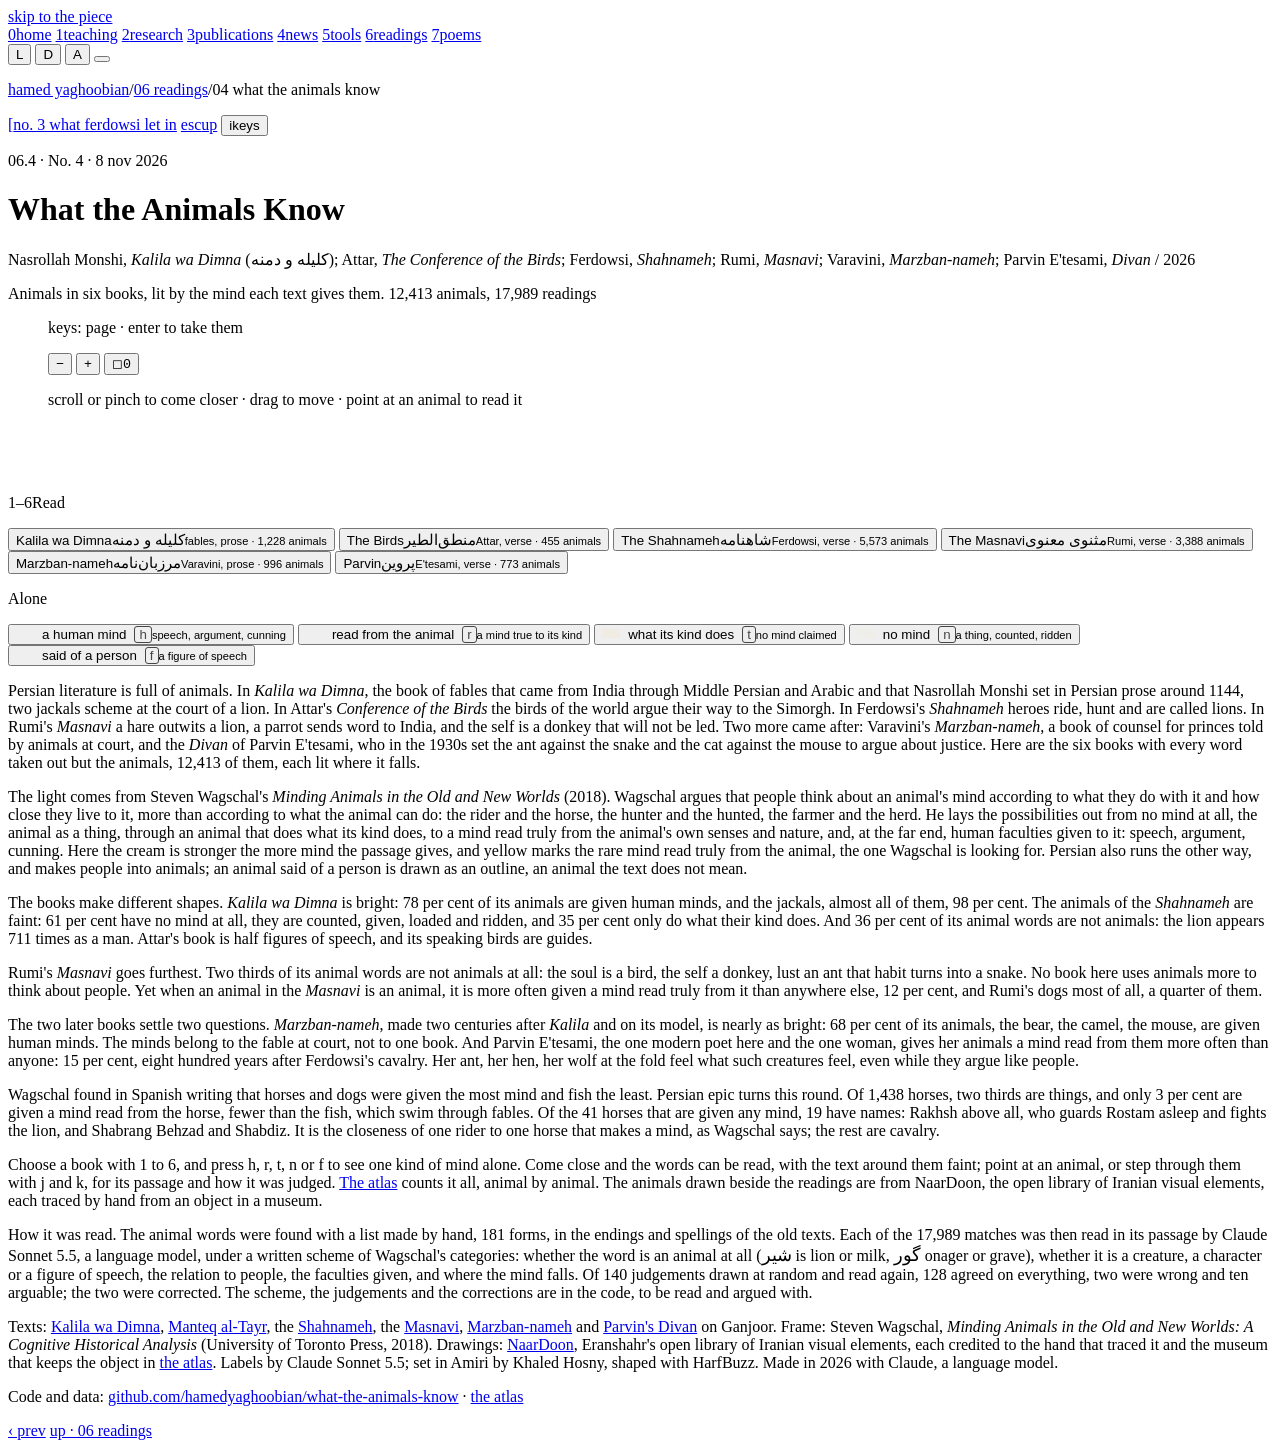
==== site/index.html @ 5b6a428a "What the Plants Know: plant lexicon, 6,115 mentions in six books, the ladder-of-souls scheme" ====
<!doctype html>
<html lang="en">
<head>
<meta charset="utf-8">
<meta name="viewport" content="width=device-width, initial-scale=1">
<title>What the Animals Know · Readings, Otherwise</title>
<meta name="description" content="Kalila wa Dimna, the Conference of the Birds, the Shahnameh, the Masnavi, Marzban-nameh and Parvin's Divan with every word taken out but the animals, each lit by how much mind the text gives it.">
<script>
  // First paint in the site's theme: the knob's last position (light · dark · auto), as the site keeps it.
  (function () {
    var s; try { s = localStorage.getItem("theme"); } catch (e) {}
    var m = (s === "light" || s === "dark") ? s : "system";
    var d = m === "dark" || (m === "system" && matchMedia("(prefers-color-scheme: dark)").matches);
    document.documentElement.setAttribute("data-theme", d ? "dark" : "light");
  })();
  window.FP = window.FP || { _q: [], add: function (k) { this._q.push(k); } };
</script>
<link rel="preconnect" href="https://fonts.googleapis.com">
<link rel="preconnect" href="https://fonts.gstatic.com" crossorigin>
<link href="https://fonts.googleapis.com/css2?family=Libre+Franklin:ital,wght@0,400;0,500;0,600;0,800;1,400&family=JetBrains+Mono:wght@400;500&family=Newsreader:ital,opsz,wght@0,6..72,400;0,6..72,500;1,6..72,400&family=IBM+Plex+Sans+Arabic:wght@400;600&display=swap" rel="stylesheet">
<link rel="stylesheet" href="/assets/main.css?v=fp6">
<link rel="stylesheet" href="animals.css?v=7">
<link rel="icon" type="image/svg+xml" href="/assets/images/favicon.svg?v=key2">
<link rel="icon" type="image/png" sizes="192x192" href="/assets/images/favicon-light.png?v=key2" media="(prefers-color-scheme: light)">
<link rel="icon" type="image/png" sizes="192x192" href="/assets/images/favicon-dark.png?v=key2" media="(prefers-color-scheme: dark)">
<script src="/assets/js/faceplate.js?v=fp4" defer></script>
</head>
<body class="fp fp-depth-2 fp-sec-6 ro-piece ro-animals">
<a class="fp-skip" href="#frame">skip to the piece</a>

<header class="fp-plate ro-plate" role="banner">
  <div class="fp-plate__row">
    <nav class="fp-strip" aria-label="Sections">
      <a class="fp-key" href="/" data-key="0"><span class="fp-key__n">0</span><span class="fp-key__t">home</span></a>
      <a class="fp-key" href="/pedagogy/" data-key="1"><span class="fp-key__n">1</span><span class="fp-key__t">teaching</span></a>
      <a class="fp-key" href="/student-research/" data-key="2"><span class="fp-key__n">2</span><span class="fp-key__t">research</span></a>
      <a class="fp-key" href="/publications/" data-key="3"><span class="fp-key__n">3</span><span class="fp-key__t">publications</span></a>
      <a class="fp-key" href="/news/" data-key="4"><span class="fp-key__n">4</span><span class="fp-key__t">news</span></a>
      <a class="fp-key" href="/tools/" data-key="5"><span class="fp-key__n">5</span><span class="fp-key__t">tools</span></a>
      <a class="fp-key is-down" href="/readings-otherwise/" data-key="6" aria-current="true"><span class="fp-key__n">6</span><span class="fp-key__t">readings</span></a>
      <a class="fp-key" href="/poems/" data-key="7"><span class="fp-key__n">7</span><span class="fp-key__t">poems</span></a>
    </nav>
    <div class="fp-knob" role="group" aria-label="Theme">
      <span class="fp-knob__marks">
        <button type="button" data-theme-set="light" title="Light">L</button>
        <button type="button" data-theme-set="dark" title="Dark">D</button>
        <button type="button" data-theme-set="system" title="Auto: follow the system">A</button>
      </span>
      <button type="button" class="fp-knob__dial" aria-label="Turn the theme knob (\)" title="Theme · \"></button>
    </div>
  </div>
  <div class="fp-crumb">
    <p class="fp-crumb__path">
      <a href="/">hamed yaghoobian</a><span class="fp-crumb__sep">/</span><a href="../"><span class="fp-crumb__n">06</span> readings</a><span class="fp-crumb__sep">/</span><span class="fp-crumb__here" aria-current="page"><span class="fp-crumb__n">04</span> what the animals know</span>
    </p>
    <p class="fp-crumb__keys">
      <a class="fp-crumb__sib" rel="prev" href="../what-ferdowsi-let-in/" title="No. 3 · What Ferdowsi Let In"><span class="fp-k">[</span>no. 3 what ferdowsi let in</a>
      <a class="fp-crumb__up" rel="up" href="../"><span class="fp-k">esc</span>up</a>
      <button type="button" class="fp-crumb__help" data-fp-help><span class="fp-k">i</span>keys</button>
    </p>
  </div>
</header>

<main class="fp-main ro-main" id="content" aria-label="What the Animals Know">
  <header class="ro-head">
    <p class="ro-head__n">06.4 · No. 4 · <time datetime="2026-11-08">8 nov 2026</time> <span class="fp-live" aria-label="newest"></span></p>
    <h1>What the Animals Know</h1>
    <div class="ro-head__lines">
      <p class="meta">Nasrollah Monshi, <em>Kalila wa Dimna</em> (<span lang="fa">کلیله و دمنه</span>); Attar, <em>The Conference of the Birds</em>; Ferdowsi, <em>Shahnameh</em>; Rumi, <em>Masnavi</em>; Varavini, <em>Marzban-nameh</em>; Parvin E'tesami, <em>Divan</em> / 2026</p>
      <p class="meta">Animals in six books, lit by the mind each text gives them. 12,413 animals, 17,989 readings</p>
    </div>
  </header>

  <div class="ro-stage">
    <figure class="ro-frame frame" id="frame" tabindex="0" data-fp-own-keys aria-label="The book. Focus it and the keys work the piece; press Esc to give them back.">
      <canvas id="ghost" aria-hidden="true"></canvas>
      <canvas id="words" aria-label="A book of Persian literature with only its animals lit, each by how much mind the text gives it."></canvas>
      <p class="ro-owner" aria-hidden="true">keys: page · enter to take them</p>
      <div class="ro-caps controls">
        <button type="button" class="ro-cap" id="zoom-out" data-ro-key="- _ −" title="Zoom out (−)" aria-label="Zoom out"><kbd>−</kbd></button>
        <button type="button" class="ro-cap" id="zoom-in" data-ro-key="+ =" title="Zoom in (+)" aria-label="Zoom in"><kbd>+</kbd></button>
        <button type="button" class="ro-cap" id="reset" data-ro-key="0" title="See the whole book (0)" aria-label="See the whole book">◻<kbd>0</kbd></button>
      </div>
      <i class="sel-rule" id="sel-rule" hidden></i>
      <p class="ro-hint hint" id="hint">scroll or pinch to come closer · drag to move · point at an animal to read it</p>
      <aside class="ro-panel ro-verse ro-read" id="panel" aria-live="polite">
        <p class="where" id="where" dir="rtl" lang="fa"></p>
        <div class="rd">
          <div class="lines" id="couplet" dir="rtl" lang="fa"></div>
          <div class="card" id="card"></div>
        </div>
      </aside>
    </figure>

    <div class="ro-controls" role="group" aria-label="The book">
      <p class="ro-controls__lbl"><span class="fp-k">1</span>–<span class="fp-k">6</span>Read</p>
      <button type="button" class="ro-key" data-book="kalila" data-ro-key="1" aria-pressed="false"><span>Kalila wa Dimna<span lang="fa">کلیله و دمنه</span></span><small>fables, prose · 1,228 animals</small></button>
      <button type="button" class="ro-key" data-book="attar" data-ro-key="2" aria-pressed="false"><span>The Birds<span lang="fa">منطق‌الطیر</span></span><small>Attar, verse · 455 animals</small></button>
      <button type="button" class="ro-key" data-book="shahnameh" data-ro-key="3" aria-pressed="false"><span>The Shahnameh<span lang="fa">شاهنامه</span></span><small>Ferdowsi, verse · 5,573 animals</small></button>
      <button type="button" class="ro-key" data-book="masnavi" data-ro-key="4" aria-pressed="false"><span>The Masnavi<span lang="fa">مثنوی معنوی</span></span><small>Rumi, verse · 3,388 animals</small></button>
      <button type="button" class="ro-key" data-book="marzban" data-ro-key="5" aria-pressed="false"><span>Marzban-nameh<span lang="fa">مرزبان‌نامه</span></span><small>Varavini, prose · 996 animals</small></button>
      <button type="button" class="ro-key" data-book="parvin" data-ro-key="6" aria-pressed="false"><span>Parvin<span lang="fa">پروین</span></span><small>E'tesami, verse · 773 animals</small></button>
    </div>
    <div class="ro-controls ro-lights" role="group" aria-label="One kind of mind alone">
      <p class="ro-controls__lbl">Alone</p>
      <button type="button" class="ro-key" data-class="4" data-ro-key="h" aria-pressed="false"><span><i class="sw k4"></i>a human mind<kbd>h</kbd></span><small>speech, argument, cunning</small></button>
      <button type="button" class="ro-key" data-class="3" data-ro-key="r" aria-pressed="false"><span><i class="sw k3"></i>read from the animal<kbd>r</kbd></span><small>a mind true to its kind</small></button>
      <button type="button" class="ro-key" data-class="2" data-ro-key="t" aria-pressed="false"><span><i class="sw k2"></i>what its kind does<kbd>t</kbd></span><small>no mind claimed</small></button>
      <button type="button" class="ro-key" data-class="1" data-ro-key="n" aria-pressed="false"><span><i class="sw k1"></i>no mind<kbd>n</kbd></span><small>a thing, counted, ridden</small></button>
      <button type="button" class="ro-key" data-class="5" data-ro-key="f" aria-pressed="false"><span><i class="sw k5"></i>said of a person<kbd>f</kbd></span><small>a figure of speech</small></button>
    </div>
  </div>

  <section class="ro-label label" aria-label="Wall label">
    <div class="text">
      <p>Persian literature is full of animals. In <em>Kalila wa Dimna</em>, the book of fables that came from India through Middle Persian and Arabic and that Nasrollah Monshi set in Persian prose around 1144, two jackals scheme at the court of a lion. In Attar's <em>Conference of the Birds</em> the birds of the world argue their way to the Simorgh. In Ferdowsi's <em>Shahnameh</em> heroes ride, hunt and are called lions. In Rumi's <em>Masnavi</em> a hare outwits a lion, a parrot sends word to India, and the self is a donkey that will not be led. Two more came after: Varavini's <em>Marzban-nameh</em>, a book of counsel for princes told by animals at court, and the <em>Divan</em> of Parvin E'tesami, who in the 1930s set the ant against the snake and the cat against the mouse to argue about justice. Here are the six books with every word taken out but the animals, 12,413 of them, each lit where it falls.</p>
      <p>The light comes from Steven Wagschal's <em>Minding Animals in the Old and New Worlds</em> (2018). Wagschal argues that people think about an animal's mind according to what they do with it and how close they live to it, more than according to what the animal can do: the rider and the horse, the hunter and the hunted, the farmer and the herd. He lays the possibilities out from no mind at all, the animal as a thing, through an animal that does what its kind does, to a mind read truly from the animal's own senses and nature, and, at the far end, human faculties given to it: speech, argument, cunning. Here the cream is stronger the more mind the passage gives, and yellow marks the rare mind read truly from the animal, the one Wagschal is looking for. Persian also runs the other way, and makes people into animals; an animal said of a person is drawn as an outline, an animal the text does not mean.</p>
      <p>The books make different shapes. <em>Kalila wa Dimna</em> is bright: 78 per cent of its animals are given human minds, and the jackals, almost all of them, 98 per cent. The animals of the <em>Shahnameh</em> are faint: 61 per cent have no mind at all, they are counted, given, loaded and ridden, and 35 per cent only do what their kind does. And 36 per cent of its animal words are not animals: the lion appears 711 times as a man. Attar's book is half figures of speech, and its speaking birds are guides.</p>
      <p>Rumi's <em>Masnavi</em> goes furthest. Two thirds of its animal words are not animals at all: the soul is a bird, the self a donkey, lust an ant that habit turns into a snake. No book here uses animals more to think about people. Yet when an animal in the <em>Masnavi</em> is an animal, it is more often given a mind read truly from it than anywhere else, 12 per cent, and Rumi's dogs most of all, a quarter of them.</p>
      <p>The two later books settle two questions. <em>Marzban-nameh</em>, made two centuries after <em>Kalila</em> and on its model, is nearly as bright: 68 per cent of its animals, the bear, the camel, the mouse, are given human minds. The minds belong to the fable at court, not to one book. And Parvin E'tesami, the one modern poet here and the one woman, gives her animals a mind read from them more often than anyone: 15 per cent, eight hundred years after Ferdowsi's cavalry. Her ant, her hen, her wolf at the fold feel what such creatures feel, even while they argue like people.</p>
      <p>Wagschal found in Spanish writing that horses and dogs were given the most mind and fish the least. Persian epic turns this round. Of 1,438 horses, two thirds are things, and only 3 per cent are given a mind read from the horse, fewer than the fish, which swim through fables. Of the 41 horses that are given any mind, 19 have names: Rakhsh above all, who guards Rostam asleep and fights the lion, and Shabrang Behzad and Shabdiz. It is the closeness of one rider to one horse that makes a mind, as Wagschal says; the rest are cavalry.</p>
      <p>Choose a book with 1 to 6, and press h, r, t, n or f to see one kind of mind alone. Come close and the words can be read, with the text around them faint; point at an animal, or step through them with j and k, for its passage and how it was judged. <a href="atlas/">The atlas</a> counts it all, animal by animal. The animals drawn beside the readings are from NaarDoon, the open library of Iranian visual elements, each traced by hand from an object in a museum.</p>
      <p>How it was read. The animal words were found with a list made by hand, 181 forms, in the endings and spellings of the old texts. Each of the 17,989 matches was then read in its passage by Claude Sonnet 5.5, a language model, under a written scheme of Wagschal's categories: whether the word is an animal at all (<span lang="fa">شیر</span> is lion or milk, <span lang="fa">گور</span> onager or grave), whether it is a creature, a character or a figure of speech, the relation to people, the faculties given, and where the mind falls. Of 140 judgements drawn at random and read again, 128 agreed on everything, two were wrong and ten arguable; the two were corrected. The scheme, the judgements and the corrections are in the code, to be read and argued with.</p>
    </div>

    <p class="colophon">Texts: <a href="https://ganjoor.net/monshi/kelile-demni">Kalila wa Dimna</a>, <a href="https://ganjoor.net/attar/manteghotteyr">Manteq al-Tayr</a>, the <a href="https://ganjoor.net/ferdousi/shahname">Shahnameh</a>, the <a href="https://ganjoor.net/moulavi/masnavi">Masnavi</a>, <a href="https://ganjoor.net/varavini/marzbanname">Marzban-nameh</a> and <a href="https://ganjoor.net/parvin/divanp">Parvin's Divan</a> on Ganjoor. Frame: Steven Wagschal, <em>Minding Animals in the Old and New Worlds: A Cognitive Historical Analysis</em> (University of Toronto Press, 2018). Drawings: <a href="https://library.eranshahr.com">NaarDoon</a>, Eranshahr's open library of Iranian visual elements, each credited to the hand that traced it and the museum that keeps the object in <a href="atlas/#drawings">the atlas</a>. Labels by Claude Sonnet 5.5; set in Amiri by Khaled Hosny, shaped with HarfBuzz. Made in 2026 with Claude, a language model.</p>
    <p class="colophon">Code and data: <a href="https://github.com/hamedyaghoobian/what-the-animals-know">github.com/hamedyaghoobian/what-the-animals-know</a> · <a href="atlas/">the atlas</a></p>
  </section>
</main>

<nav class="fp-thumb" aria-label="Move">
  <a href="../what-ferdowsi-let-in/" rel="prev">‹ prev</a>
  <a href="../" rel="up">up · 06 readings</a>
  <span></span>
</nav>

<p class="ro-keys" id="ro-keys" aria-hidden="true"></p>

<div class="fp-help" id="fp-help" role="dialog" aria-modal="true" aria-labelledby="fp-help-t" hidden>
  <div class="fp-help__box">
    <div class="fp-help__head"><h2 id="fp-help-t">keys on this page</h2><button type="button" data-fp-help-close aria-label="Close"><span class="fp-k">esc</span></button></div>
    <div class="fp-help__body"></div>
    <p class="fp-help__note">Keys never fire while you type. When the piece has focus, its own keys come first; esc gives them back.</p>
  </div>
</div>

<noscript><p class="fallback">This piece needs JavaScript.</p></noscript>

<script src="../piece.js?v=5"></script>
<script src="animals.js?v=6"></script>
</body>
</html>
---- site/animals.css ----
/* What the Animals Know: only what this piece draws. The plate, the frame, the keycaps, the key
   strip and the wall label are the site's (/assets/main.css, _readings.scss). In the frame the
   field is cobalt and the animals are cream, stronger the more mind the text gives them; yellow
   is the rare mind read truly from the animal, and your hand (the animal you are on). An animal
   said of a person is an outline. */

@font-face {
  font-family: "Hand";
  src: url("data/hand.woff2") format("woff2");
  font-display: block;
}

.ro-label [lang="fa"], .ro-panel .where[lang="fa"] { font-family: "Hand", var(--serif); unicode-bidi: isolate; }
.ro-label [lang="fa"] { font-size: 1.15em; }

#ghost, #words { position: absolute; inset: 0; display: block; width: 100%; height: 100%; }
#words { cursor: crosshair; }
#words.dragging { cursor: grabbing; }

/* ---- the passage under the pointer, or under j / k: the site's verse form ---- */
.ro-panel { --ro-hand: "Hand"; }
.ro-panel .lines .line b.k1 { color: var(--ro-mark-soft); }
.ro-panel .lines .line b.k3 { color: var(--yellow); }
.ro-panel .lines .line b.k5 { color: var(--ro-mark-soft); text-decoration: underline 1px; text-underline-offset: .3em; }
.ro-panel .gloss { display: inline-flex; align-items: center; gap: .55em; font: 400 .72rem/1.3 var(--mono); color: var(--ro-mark); }
.ro-panel .gloss:empty { display: none; }
.ro-panel .gloss b { font: 600 .95rem/1 var(--sans); }
.ro-panel .gloss em { font-style: normal; color: var(--ro-mark-soft); }
.ro-panel .gloss .y { color: var(--yellow); }
.ro-panel .count [lang="fa"] { font: 400 1rem/1 "Hand", serif; color: var(--ro-mark-soft); }

/* a NaarDoon drawing, as one ink: its own shape filled with the frame's cream */
.sil {
  display: inline-block; flex: none; width: 2.6rem; height: 1.9rem;
  background: currentColor;
  -webkit-mask: var(--m) center / contain no-repeat; mask: var(--m) center / contain no-repeat;
}
.ro-panel .gloss .sil { color: var(--ro-mark); }

/* the animal j / k is on: your hand, a yellow rule under it */
.sel-rule {
  position: absolute; left: 0; top: 0; z-index: 1;
  height: 2px; background: var(--yellow); border-radius: 1px;
  pointer-events: none;
}

/* the keys under the frame: each book, and each kind of mind with the mark it is drawn in */
.ro-animals .ro-key [lang="fa"] { font-family: "Hand", var(--fa); font-size: 1.1em; }
.ro-lights .ro-key { flex-basis: 150px; }
.sw {
  display: inline-block; width: 18px; height: 9px; margin-right: 8px; vertical-align: .05em;
  border-radius: 1px; background: var(--cobalt-deep);
  box-shadow: inset 0 0 0 1px var(--cobalt-deep);
}
.sw::after { content: ""; display: block; height: 100%; border-radius: 1px; }
.sw.k4::after { background: var(--cream); }
.sw.k3::after { background: var(--yellow); }
.sw.k2::after { background: rgba(242, 235, 218, .58); }
.sw.k1::after { background: rgba(242, 235, 218, .3); }
.sw.k5::after { box-shadow: inset 0 0 0 1.5px var(--cream); margin: 1px; height: calc(100% - 2px); }
:root[data-theme="dark"] .sw { background: var(--cobalt-night); box-shadow: inset 0 0 0 1px var(--rule-strong); }

.fallback { position: absolute; inset: 0; display: grid; place-items: center; margin: 0; font: 400 .8rem/1.5 var(--mono); color: var(--ro-mark); }
main > .fallback, body > .fallback { position: static; }

/* ---- the readout, redesigned: the passage on the right, a card on the left ---- */
.ro-panel.ro-read { padding-top: 2.2rem; }
.ro-panel.ro-read > .where { width: min(100%, 54rem); text-align: right; }
.ro-read .rd {
  width: min(100%, 54rem); margin: 0 auto;
  display: grid; grid-template-columns: minmax(0, 1fr) 14.5rem; gap: 22px; align-items: start;
  direction: rtl;                                   /* the passage first, on the right; the card on the left */
}
.ro-read .rd > * { direction: ltr; }
.ro-read .lines { width: auto; margin: 0; direction: rtl; }
.ro-read .lines .line .t { line-height: 1.75; }
.ro-read .lines u { text-decoration: underline dotted 1.5px; text-underline-offset: .35em; text-decoration-color: var(--ro-mark-soft); color: var(--ro-mark); }
.ro-read .lines b.this { box-shadow: inset 0 -2px 0 var(--yellow); }

.ro-read .card { padding: 2px 0 0 14px; border-left: 1px solid var(--ro-mark-rule); text-align: left; }
.ro-read .card__h { display: flex; align-items: center; gap: 12px; margin-bottom: 8px; }
.ro-read .card__h p { margin: 0; display: flex; flex-direction: column; }
.ro-read .card__h b { font: 800 1.35rem/1.05 var(--sans); letter-spacing: -.02em; text-transform: lowercase; color: var(--ro-mark); }
.ro-read .card__h small { font: 400 .62rem/1.4 var(--mono); color: var(--ro-mark-soft); margin-top: 3px; }
.ro-read .card .sil { width: 3.4rem; height: 2.6rem; color: var(--ro-mark); }
.ro-read .card .sil.none {                          /* no drawing for this animal: its initial, on a plate */
  -webkit-mask: none; mask: none; background: none; display: grid; place-items: center;
  border: 1px solid var(--ro-mark-rule); border-radius: 4px; width: 2.6rem;
  font: 800 1.2rem/1 var(--sans); text-transform: lowercase; color: var(--ro-mark-soft);
}
.ro-read .card dl { display: grid; grid-template-columns: 4.4rem minmax(0, 1fr); gap: 0; margin: 0; font: 400 .7rem/1.45 var(--mono); }
.ro-read .card dt, .ro-read .card dd { margin: 0; padding: 4px 0; border-top: 1px solid var(--ro-mark-rule); }
.ro-read .card dt { color: var(--ro-mark-soft); }
.ro-read .card dd { color: var(--ro-mark); }
.ro-read .card .sw { width: 14px; height: 7px; margin-right: 6px; vertical-align: .05em; box-shadow: inset 0 0 0 1px var(--ro-mark-rule); }

@media (max-width: 720px) {
  .ro-read .rd { grid-template-columns: 1fr; gap: 10px; }
  .ro-read .card { border-left: 0; padding-left: 0; }
  .ro-read .card dl { grid-template-columns: 4.4rem 1fr; }
}
.ro-read .lines .line .n { display: none; }          /* the card says it; a lone number beside the passage only distracts */
.ro-animals .ro-stage > .ro-controls:first-of-type .ro-key { flex-basis: 118px; }
.ro-animals .ro-key kbd { margin-left: 8px; padding: 0 4px; border: 1px solid currentColor; border-radius: 3px; font: 500 .62rem/1.3 var(--mono); opacity: .7; }
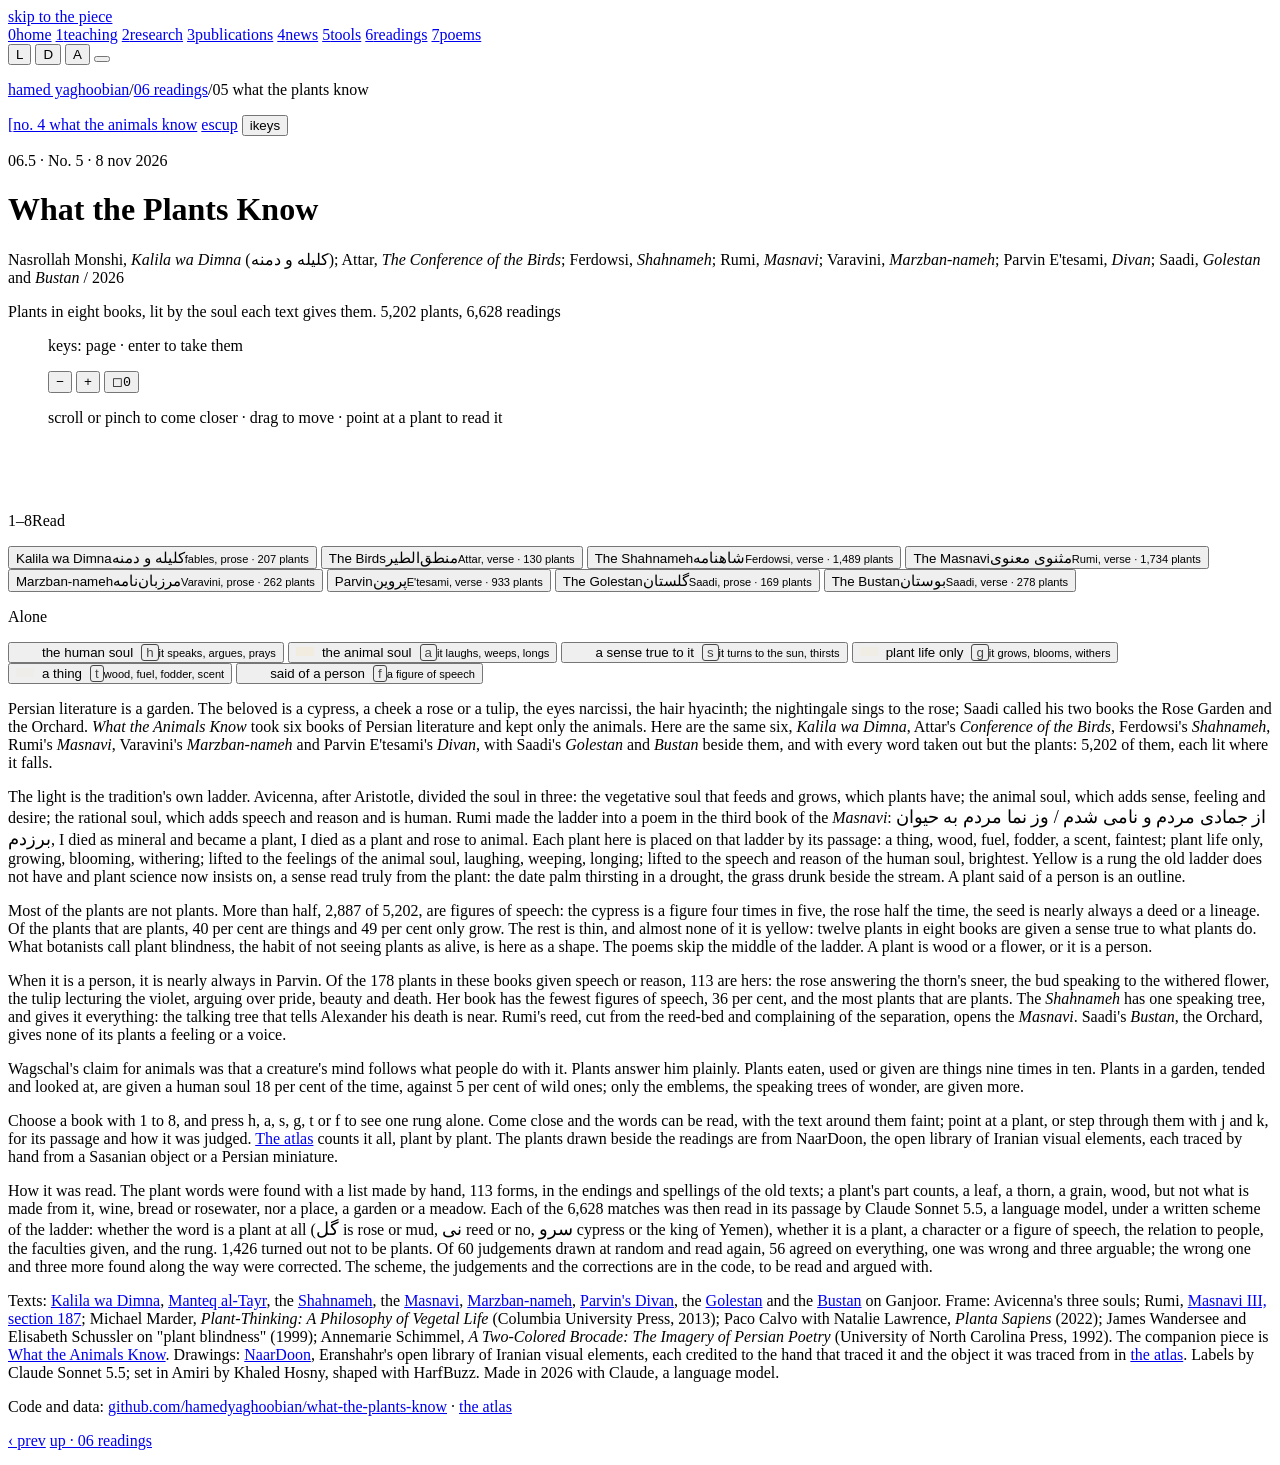
==== commit 470d0628: "No. 5 labelled: Saadi's Golestan and Bustan added, 6,628 plant mentions judged by Sonnet, hand check" ====
--- a/site/index.html
+++ b/site/index.html
@@ -3,8 +3,8 @@
 <head>
 <meta charset="utf-8">
 <meta name="viewport" content="width=device-width, initial-scale=1">
-<title>What the Animals Know · Readings, Otherwise</title>
-<meta name="description" content="Kalila wa Dimna, the Conference of the Birds, the Shahnameh, the Masnavi, Marzban-nameh and Parvin's Divan with every word taken out but the animals, each lit by how much mind the text gives it.">
+<title>What the Plants Know · Readings, Otherwise</title>
+<meta name="description" content="Eight books of Persian literature with every word taken out but the plants, each lit by how high up the ladder of souls the text lifts it.">
 <script>
   // First paint in the site's theme: the knob's last position (light · dark · auto), as the site keeps it.
   (function () {
@@ -19,13 +19,13 @@
 <link rel="preconnect" href="https://fonts.gstatic.com" crossorigin>
 <link href="https://fonts.googleapis.com/css2?family=Libre+Franklin:ital,wght@0,400;0,500;0,600;0,800;1,400&family=JetBrains+Mono:wght@400;500&family=Newsreader:ital,opsz,wght@0,6..72,400;0,6..72,500;1,6..72,400&family=IBM+Plex+Sans+Arabic:wght@400;600&display=swap" rel="stylesheet">
 <link rel="stylesheet" href="/assets/main.css?v=fp6">
-<link rel="stylesheet" href="animals.css?v=7">
+<link rel="stylesheet" href="plants.css?v=2">
 <link rel="icon" type="image/svg+xml" href="/assets/images/favicon.svg?v=key2">
 <link rel="icon" type="image/png" sizes="192x192" href="/assets/images/favicon-light.png?v=key2" media="(prefers-color-scheme: light)">
 <link rel="icon" type="image/png" sizes="192x192" href="/assets/images/favicon-dark.png?v=key2" media="(prefers-color-scheme: dark)">
 <script src="/assets/js/faceplate.js?v=fp4" defer></script>
 </head>
-<body class="fp fp-depth-2 fp-sec-6 ro-piece ro-animals">
+<body class="fp fp-depth-2 fp-sec-6 ro-piece ro-plants">
 <a class="fp-skip" href="#frame">skip to the piece</a>
 
 <header class="fp-plate ro-plate" role="banner">
@@ -51,30 +51,30 @@
   </div>
   <div class="fp-crumb">
     <p class="fp-crumb__path">
-      <a href="/">hamed yaghoobian</a><span class="fp-crumb__sep">/</span><a href="../"><span class="fp-crumb__n">06</span> readings</a><span class="fp-crumb__sep">/</span><span class="fp-crumb__here" aria-current="page"><span class="fp-crumb__n">04</span> what the animals know</span>
+      <a href="/">hamed yaghoobian</a><span class="fp-crumb__sep">/</span><a href="../"><span class="fp-crumb__n">06</span> readings</a><span class="fp-crumb__sep">/</span><span class="fp-crumb__here" aria-current="page"><span class="fp-crumb__n">05</span> what the plants know</span>
     </p>
     <p class="fp-crumb__keys">
-      <a class="fp-crumb__sib" rel="prev" href="../what-ferdowsi-let-in/" title="No. 3 · What Ferdowsi Let In"><span class="fp-k">[</span>no. 3 what ferdowsi let in</a>
+      <a class="fp-crumb__sib" rel="prev" href="../what-the-animals-know/" title="No. 4 · What the Animals Know"><span class="fp-k">[</span>no. 4 what the animals know</a>
       <a class="fp-crumb__up" rel="up" href="../"><span class="fp-k">esc</span>up</a>
       <button type="button" class="fp-crumb__help" data-fp-help><span class="fp-k">i</span>keys</button>
     </p>
   </div>
 </header>
 
-<main class="fp-main ro-main" id="content" aria-label="What the Animals Know">
+<main class="fp-main ro-main" id="content" aria-label="What the Plants Know">
   <header class="ro-head">
-    <p class="ro-head__n">06.4 · No. 4 · <time datetime="2026-11-08">8 nov 2026</time> <span class="fp-live" aria-label="newest"></span></p>
-    <h1>What the Animals Know</h1>
+    <p class="ro-head__n">06.5 · No. 5 · <time datetime="2026-11-08">8 nov 2026</time> <span class="fp-live" aria-label="newest"></span></p>
+    <h1>What the Plants Know</h1>
     <div class="ro-head__lines">
-      <p class="meta">Nasrollah Monshi, <em>Kalila wa Dimna</em> (<span lang="fa">کلیله و دمنه</span>); Attar, <em>The Conference of the Birds</em>; Ferdowsi, <em>Shahnameh</em>; Rumi, <em>Masnavi</em>; Varavini, <em>Marzban-nameh</em>; Parvin E'tesami, <em>Divan</em> / 2026</p>
-      <p class="meta">Animals in six books, lit by the mind each text gives them. 12,413 animals, 17,989 readings</p>
+      <p class="meta">Nasrollah Monshi, <em>Kalila wa Dimna</em> (<span lang="fa">کلیله و دمنه</span>); Attar, <em>The Conference of the Birds</em>; Ferdowsi, <em>Shahnameh</em>; Rumi, <em>Masnavi</em>; Varavini, <em>Marzban-nameh</em>; Parvin E'tesami, <em>Divan</em>; Saadi, <em>Golestan</em> and <em>Bustan</em> / 2026</p>
+      <p class="meta">Plants in eight books, lit by the soul each text gives them. 5,202 plants, 6,628 readings</p>
     </div>
   </header>
 
   <div class="ro-stage">
     <figure class="ro-frame frame" id="frame" tabindex="0" data-fp-own-keys aria-label="The book. Focus it and the keys work the piece; press Esc to give them back.">
       <canvas id="ghost" aria-hidden="true"></canvas>
-      <canvas id="words" aria-label="A book of Persian literature with only its animals lit, each by how much mind the text gives it."></canvas>
+      <canvas id="words" aria-label="A book of Persian literature with only its plants lit, each by how much of a soul the text gives it."></canvas>
       <p class="ro-owner" aria-hidden="true">keys: page · enter to take them</p>
       <div class="ro-caps controls">
         <button type="button" class="ro-cap" id="zoom-out" data-ro-key="- _ −" title="Zoom out (−)" aria-label="Zoom out"><kbd>−</kbd></button>
@@ -82,7 +82,7 @@
         <button type="button" class="ro-cap" id="reset" data-ro-key="0" title="See the whole book (0)" aria-label="See the whole book">◻<kbd>0</kbd></button>
       </div>
       <i class="sel-rule" id="sel-rule" hidden></i>
-      <p class="ro-hint hint" id="hint">scroll or pinch to come closer · drag to move · point at an animal to read it</p>
+      <p class="ro-hint hint" id="hint">scroll or pinch to come closer · drag to move · point at a plant to read it</p>
       <aside class="ro-panel ro-verse ro-read" id="panel" aria-live="polite">
         <p class="where" id="where" dir="rtl" lang="fa"></p>
         <div class="rd">
@@ -93,43 +93,45 @@
     </figure>
 
     <div class="ro-controls" role="group" aria-label="The book">
-      <p class="ro-controls__lbl"><span class="fp-k">1</span>–<span class="fp-k">6</span>Read</p>
-      <button type="button" class="ro-key" data-book="kalila" data-ro-key="1" aria-pressed="false"><span>Kalila wa Dimna<span lang="fa">کلیله و دمنه</span></span><small>fables, prose · 1,228 animals</small></button>
-      <button type="button" class="ro-key" data-book="attar" data-ro-key="2" aria-pressed="false"><span>The Birds<span lang="fa">منطق‌الطیر</span></span><small>Attar, verse · 455 animals</small></button>
-      <button type="button" class="ro-key" data-book="shahnameh" data-ro-key="3" aria-pressed="false"><span>The Shahnameh<span lang="fa">شاهنامه</span></span><small>Ferdowsi, verse · 5,573 animals</small></button>
-      <button type="button" class="ro-key" data-book="masnavi" data-ro-key="4" aria-pressed="false"><span>The Masnavi<span lang="fa">مثنوی معنوی</span></span><small>Rumi, verse · 3,388 animals</small></button>
-      <button type="button" class="ro-key" data-book="marzban" data-ro-key="5" aria-pressed="false"><span>Marzban-nameh<span lang="fa">مرزبان‌نامه</span></span><small>Varavini, prose · 996 animals</small></button>
-      <button type="button" class="ro-key" data-book="parvin" data-ro-key="6" aria-pressed="false"><span>Parvin<span lang="fa">پروین</span></span><small>E'tesami, verse · 773 animals</small></button>
+      <p class="ro-controls__lbl"><span class="fp-k">1</span>–<span class="fp-k">8</span>Read</p>
+      <button type="button" class="ro-key" data-book="kalila" data-ro-key="1" aria-pressed="false"><span>Kalila wa Dimna<span lang="fa">کلیله و دمنه</span></span><small>fables, prose · 207 plants</small></button>
+      <button type="button" class="ro-key" data-book="attar" data-ro-key="2" aria-pressed="false"><span>The Birds<span lang="fa">منطق‌الطیر</span></span><small>Attar, verse · 130 plants</small></button>
+      <button type="button" class="ro-key" data-book="shahnameh" data-ro-key="3" aria-pressed="false"><span>The Shahnameh<span lang="fa">شاهنامه</span></span><small>Ferdowsi, verse · 1,489 plants</small></button>
+      <button type="button" class="ro-key" data-book="masnavi" data-ro-key="4" aria-pressed="false"><span>The Masnavi<span lang="fa">مثنوی معنوی</span></span><small>Rumi, verse · 1,734 plants</small></button>
+      <button type="button" class="ro-key" data-book="marzban" data-ro-key="5" aria-pressed="false"><span>Marzban-nameh<span lang="fa">مرزبان‌نامه</span></span><small>Varavini, prose · 262 plants</small></button>
+      <button type="button" class="ro-key" data-book="parvin" data-ro-key="6" aria-pressed="false"><span>Parvin<span lang="fa">پروین</span></span><small>E'tesami, verse · 933 plants</small></button>
+      <button type="button" class="ro-key" data-book="golestan" data-ro-key="7" aria-pressed="false"><span>The Golestan<span lang="fa">گلستان</span></span><small>Saadi, prose · 169 plants</small></button>
+      <button type="button" class="ro-key" data-book="bustan" data-ro-key="8" aria-pressed="false"><span>The Bustan<span lang="fa">بوستان</span></span><small>Saadi, verse · 278 plants</small></button>
     </div>
-    <div class="ro-controls ro-lights" role="group" aria-label="One kind of mind alone">
+    <div class="ro-controls ro-lights" role="group" aria-label="One rung of the ladder alone">
       <p class="ro-controls__lbl">Alone</p>
-      <button type="button" class="ro-key" data-class="4" data-ro-key="h" aria-pressed="false"><span><i class="sw k4"></i>a human mind<kbd>h</kbd></span><small>speech, argument, cunning</small></button>
-      <button type="button" class="ro-key" data-class="3" data-ro-key="r" aria-pressed="false"><span><i class="sw k3"></i>read from the animal<kbd>r</kbd></span><small>a mind true to its kind</small></button>
-      <button type="button" class="ro-key" data-class="2" data-ro-key="t" aria-pressed="false"><span><i class="sw k2"></i>what its kind does<kbd>t</kbd></span><small>no mind claimed</small></button>
-      <button type="button" class="ro-key" data-class="1" data-ro-key="n" aria-pressed="false"><span><i class="sw k1"></i>no mind<kbd>n</kbd></span><small>a thing, counted, ridden</small></button>
-      <button type="button" class="ro-key" data-class="5" data-ro-key="f" aria-pressed="false"><span><i class="sw k5"></i>said of a person<kbd>f</kbd></span><small>a figure of speech</small></button>
+      <button type="button" class="ro-key" data-class="5" data-ro-key="h" aria-pressed="false"><span><i class="sw k5"></i>the human soul<kbd>h</kbd></span><small>it speaks, argues, prays</small></button>
+      <button type="button" class="ro-key" data-class="4" data-ro-key="a" aria-pressed="false"><span><i class="sw k4"></i>the animal soul<kbd>a</kbd></span><small>it laughs, weeps, longs</small></button>
+      <button type="button" class="ro-key" data-class="3" data-ro-key="s" aria-pressed="false"><span><i class="sw k3"></i>a sense true to it<kbd>s</kbd></span><small>it turns to the sun, thirsts</small></button>
+      <button type="button" class="ro-key" data-class="2" data-ro-key="g" aria-pressed="false"><span><i class="sw k2"></i>plant life only<kbd>g</kbd></span><small>it grows, blooms, withers</small></button>
+      <button type="button" class="ro-key" data-class="1" data-ro-key="t" aria-pressed="false"><span><i class="sw k1"></i>a thing<kbd>t</kbd></span><small>wood, fuel, fodder, scent</small></button>
+      <button type="button" class="ro-key" data-class="6" data-ro-key="f" aria-pressed="false"><span><i class="sw k6"></i>said of a person<kbd>f</kbd></span><small>a figure of speech</small></button>
     </div>
   </div>
 
   <section class="ro-label label" aria-label="Wall label">
     <div class="text">
-      <p>Persian literature is full of animals. In <em>Kalila wa Dimna</em>, the book of fables that came from India through Middle Persian and Arabic and that Nasrollah Monshi set in Persian prose around 1144, two jackals scheme at the court of a lion. In Attar's <em>Conference of the Birds</em> the birds of the world argue their way to the Simorgh. In Ferdowsi's <em>Shahnameh</em> heroes ride, hunt and are called lions. In Rumi's <em>Masnavi</em> a hare outwits a lion, a parrot sends word to India, and the self is a donkey that will not be led. Two more came after: Varavini's <em>Marzban-nameh</em>, a book of counsel for princes told by animals at court, and the <em>Divan</em> of Parvin E'tesami, who in the 1930s set the ant against the snake and the cat against the mouse to argue about justice. Here are the six books with every word taken out but the animals, 12,413 of them, each lit where it falls.</p>
-      <p>The light comes from Steven Wagschal's <em>Minding Animals in the Old and New Worlds</em> (2018). Wagschal argues that people think about an animal's mind according to what they do with it and how close they live to it, more than according to what the animal can do: the rider and the horse, the hunter and the hunted, the farmer and the herd. He lays the possibilities out from no mind at all, the animal as a thing, through an animal that does what its kind does, to a mind read truly from the animal's own senses and nature, and, at the far end, human faculties given to it: speech, argument, cunning. Here the cream is stronger the more mind the passage gives, and yellow marks the rare mind read truly from the animal, the one Wagschal is looking for. Persian also runs the other way, and makes people into animals; an animal said of a person is drawn as an outline, an animal the text does not mean.</p>
-      <p>The books make different shapes. <em>Kalila wa Dimna</em> is bright: 78 per cent of its animals are given human minds, and the jackals, almost all of them, 98 per cent. The animals of the <em>Shahnameh</em> are faint: 61 per cent have no mind at all, they are counted, given, loaded and ridden, and 35 per cent only do what their kind does. And 36 per cent of its animal words are not animals: the lion appears 711 times as a man. Attar's book is half figures of speech, and its speaking birds are guides.</p>
-      <p>Rumi's <em>Masnavi</em> goes furthest. Two thirds of its animal words are not animals at all: the soul is a bird, the self a donkey, lust an ant that habit turns into a snake. No book here uses animals more to think about people. Yet when an animal in the <em>Masnavi</em> is an animal, it is more often given a mind read truly from it than anywhere else, 12 per cent, and Rumi's dogs most of all, a quarter of them.</p>
-      <p>The two later books settle two questions. <em>Marzban-nameh</em>, made two centuries after <em>Kalila</em> and on its model, is nearly as bright: 68 per cent of its animals, the bear, the camel, the mouse, are given human minds. The minds belong to the fable at court, not to one book. And Parvin E'tesami, the one modern poet here and the one woman, gives her animals a mind read from them more often than anyone: 15 per cent, eight hundred years after Ferdowsi's cavalry. Her ant, her hen, her wolf at the fold feel what such creatures feel, even while they argue like people.</p>
-      <p>Wagschal found in Spanish writing that horses and dogs were given the most mind and fish the least. Persian epic turns this round. Of 1,438 horses, two thirds are things, and only 3 per cent are given a mind read from the horse, fewer than the fish, which swim through fables. Of the 41 horses that are given any mind, 19 have names: Rakhsh above all, who guards Rostam asleep and fights the lion, and Shabrang Behzad and Shabdiz. It is the closeness of one rider to one horse that makes a mind, as Wagschal says; the rest are cavalry.</p>
-      <p>Choose a book with 1 to 6, and press h, r, t, n or f to see one kind of mind alone. Come close and the words can be read, with the text around them faint; point at an animal, or step through them with j and k, for its passage and how it was judged. <a href="atlas/">The atlas</a> counts it all, animal by animal. The animals drawn beside the readings are from NaarDoon, the open library of Iranian visual elements, each traced by hand from an object in a museum.</p>
-      <p>How it was read. The animal words were found with a list made by hand, 181 forms, in the endings and spellings of the old texts. Each of the 17,989 matches was then read in its passage by Claude Sonnet 5.5, a language model, under a written scheme of Wagschal's categories: whether the word is an animal at all (<span lang="fa">شیر</span> is lion or milk, <span lang="fa">گور</span> onager or grave), whether it is a creature, a character or a figure of speech, the relation to people, the faculties given, and where the mind falls. Of 140 judgements drawn at random and read again, 128 agreed on everything, two were wrong and ten arguable; the two were corrected. The scheme, the judgements and the corrections are in the code, to be read and argued with.</p>
+      <p>Persian literature is a garden. The beloved is a cypress, a cheek a rose or a tulip, the eyes narcissi, the hair hyacinth; the nightingale sings to the rose; Saadi called his two books the Rose Garden and the Orchard. <em>What the Animals Know</em> took six books of Persian literature and kept only the animals. Here are the same six, <em>Kalila wa Dimna</em>, Attar's <em>Conference of the Birds</em>, Ferdowsi's <em>Shahnameh</em>, Rumi's <em>Masnavi</em>, Varavini's <em>Marzban-nameh</em> and Parvin E'tesami's <em>Divan</em>, with Saadi's <em>Golestan</em> and <em>Bustan</em> beside them, and with every word taken out but the plants: 5,202 of them, each lit where it falls.</p>
+      <p>The light is the tradition's own ladder. Avicenna, after Aristotle, divided the soul in three: the vegetative soul that feeds and grows, which plants have; the animal soul, which adds sense, feeling and desire; the rational soul, which adds speech and reason and is human. Rumi made the ladder into a poem in the third book of the <em>Masnavi</em>: <span lang="fa">از جمادی مردم و نامی شدم / وز نما مردم به حیوان برزدم</span>, I died as mineral and became a plant, I died as a plant and rose to animal. Each plant here is placed on that ladder by its passage: a thing, wood, fuel, fodder, a scent, faintest; plant life only, growing, blooming, withering; lifted to the feelings of the animal soul, laughing, weeping, longing; lifted to the speech and reason of the human soul, brightest. Yellow is a rung the old ladder does not have and plant science now insists on, a sense read truly from the plant: the date palm thirsting in a drought, the grass drunk beside the stream. A plant said of a person is an outline.</p>
+      <p>Most of the plants are not plants. More than half, 2,887 of 5,202, are figures of speech: the cypress is a figure four times in five, the rose half the time, the seed is nearly always a deed or a lineage. Of the plants that are plants, 40 per cent are things and 49 per cent only grow. The rest is thin, and almost none of it is yellow: twelve plants in eight books are given a sense true to what plants do. What botanists call plant blindness, the habit of not seeing plants as alive, is here as a shape. The poems skip the middle of the ladder. A plant is wood or a flower, or it is a person.</p>
+      <p>When it is a person, it is nearly always in Parvin. Of the 178 plants in these books given speech or reason, 113 are hers: the rose answering the thorn's sneer, the bud speaking to the withered flower, the tulip lecturing the violet, arguing over pride, beauty and death. Her book has the fewest figures of speech, 36 per cent, and the most plants that are plants. The <em>Shahnameh</em> has one speaking tree, and gives it everything: the talking tree that tells Alexander his death is near. Rumi's reed, cut from the reed-bed and complaining of the separation, opens the <em>Masnavi</em>. Saadi's <em>Bustan</em>, the Orchard, gives none of its plants a feeling or a voice.</p>
+      <p>Wagschal's claim for animals was that a creature's mind follows what people do with it. Plants answer him plainly. Plants eaten, used or given are things nine times in ten. Plants in a garden, tended and looked at, are given a human soul 18 per cent of the time, against 5 per cent of wild ones; only the emblems, the speaking trees of wonder, are given more.</p>
+      <p>Choose a book with 1 to 8, and press h, a, s, g, t or f to see one rung alone. Come close and the words can be read, with the text around them faint; point at a plant, or step through them with j and k, for its passage and how it was judged. <a href="atlas/">The atlas</a> counts it all, plant by plant. The plants drawn beside the readings are from NaarDoon, the open library of Iranian visual elements, each traced by hand from a Sasanian object or a Persian miniature.</p>
+      <p>How it was read. The plant words were found with a list made by hand, 113 forms, in the endings and spellings of the old texts; a plant's part counts, a leaf, a thorn, a grain, wood, but not what is made from it, wine, bread or rosewater, nor a place, a garden or a meadow. Each of the 6,628 matches was then read in its passage by Claude Sonnet 5.5, a language model, under a written scheme of the ladder: whether the word is a plant at all (<span lang="fa">گل</span> is rose or mud, <span lang="fa">نی</span> reed or no, <span lang="fa">سرو</span> cypress or the king of Yemen), whether it is a plant, a character or a figure of speech, the relation to people, the faculties given, and the rung. 1,426 turned out not to be plants. Of 60 judgements drawn at random and read again, 56 agreed on everything, one was wrong and three arguable; the wrong one and three more found along the way were corrected. The scheme, the judgements and the corrections are in the code, to be read and argued with.</p>
     </div>
 
-    <p class="colophon">Texts: <a href="https://ganjoor.net/monshi/kelile-demni">Kalila wa Dimna</a>, <a href="https://ganjoor.net/attar/manteghotteyr">Manteq al-Tayr</a>, the <a href="https://ganjoor.net/ferdousi/shahname">Shahnameh</a>, the <a href="https://ganjoor.net/moulavi/masnavi">Masnavi</a>, <a href="https://ganjoor.net/varavini/marzbanname">Marzban-nameh</a> and <a href="https://ganjoor.net/parvin/divanp">Parvin's Divan</a> on Ganjoor. Frame: Steven Wagschal, <em>Minding Animals in the Old and New Worlds: A Cognitive Historical Analysis</em> (University of Toronto Press, 2018). Drawings: <a href="https://library.eranshahr.com">NaarDoon</a>, Eranshahr's open library of Iranian visual elements, each credited to the hand that traced it and the museum that keeps the object in <a href="atlas/#drawings">the atlas</a>. Labels by Claude Sonnet 5.5; set in Amiri by Khaled Hosny, shaped with HarfBuzz. Made in 2026 with Claude, a language model.</p>
-    <p class="colophon">Code and data: <a href="https://github.com/hamedyaghoobian/what-the-animals-know">github.com/hamedyaghoobian/what-the-animals-know</a> · <a href="atlas/">the atlas</a></p>
+    <p class="colophon">Texts: <a href="https://ganjoor.net/monshi/kelile-demni">Kalila wa Dimna</a>, <a href="https://ganjoor.net/attar/manteghotteyr">Manteq al-Tayr</a>, the <a href="https://ganjoor.net/ferdousi/shahname">Shahnameh</a>, the <a href="https://ganjoor.net/moulavi/masnavi">Masnavi</a>, <a href="https://ganjoor.net/varavini/marzbanname">Marzban-nameh</a>, <a href="https://ganjoor.net/parvin/divanp">Parvin's Divan</a>, the <a href="https://ganjoor.net/saadi/golestan">Golestan</a> and the <a href="https://ganjoor.net/saadi/boostan">Bustan</a> on Ganjoor. Frame: Avicenna's three souls; Rumi, <a href="https://ganjoor.net/moulavi/masnavi/daftar3/sh187">Masnavi III, section 187</a>; Michael Marder, <em>Plant-Thinking: A Philosophy of Vegetal Life</em> (Columbia University Press, 2013); Paco Calvo with Natalie Lawrence, <em>Planta Sapiens</em> (2022); James Wandersee and Elisabeth Schussler on "plant blindness" (1999); Annemarie Schimmel, <em>A Two-Colored Brocade: The Imagery of Persian Poetry</em> (University of North Carolina Press, 1992). The companion piece is <a href="../what-the-animals-know/">What the Animals Know</a>. Drawings: <a href="https://library.eranshahr.com">NaarDoon</a>, Eranshahr's open library of Iranian visual elements, each credited to the hand that traced it and the object it was traced from in <a href="atlas/#drawings">the atlas</a>. Labels by Claude Sonnet 5.5; set in Amiri by Khaled Hosny, shaped with HarfBuzz. Made in 2026 with Claude, a language model.</p>
+    <p class="colophon">Code and data: <a href="https://github.com/hamedyaghoobian/what-the-plants-know">github.com/hamedyaghoobian/what-the-plants-know</a> · <a href="atlas/">the atlas</a></p>
   </section>
 </main>
 
 <nav class="fp-thumb" aria-label="Move">
-  <a href="../what-ferdowsi-let-in/" rel="prev">‹ prev</a>
+  <a href="../what-the-animals-know/" rel="prev">‹ prev</a>
   <a href="../" rel="up">up · 06 readings</a>
   <span></span>
 </nav>
@@ -147,6 +149,6 @@
 <noscript><p class="fallback">This piece needs JavaScript.</p></noscript>
 
 <script src="../piece.js?v=5"></script>
-<script src="animals.js?v=6"></script>
+<script src="plants.js?v=1"></script>
 </body>
 </html>
--- a/site/plants.css
+++ b/site/plants.css
@@ -0,0 +1,105 @@
+/* What the Plants Know: only what this piece draws. The plate, the frame, the keycaps, the key
+   strip and the wall label are the site's (/assets/main.css, _readings.scss). In the frame the
+   field is cobalt and the plants are cream, stronger the higher up the ladder of souls the text
+   lifts them; yellow is a sense read truly from the plant, and your hand (the plant you are on).
+   A plant said of a person is an outline. */
+
+@font-face {
+  font-family: "Hand";
+  src: url("data/hand.woff2") format("woff2");
+  font-display: block;
+}
+
+.ro-label [lang="fa"], .ro-panel .where[lang="fa"] { font-family: "Hand", var(--serif); unicode-bidi: isolate; }
+.ro-label [lang="fa"] { font-size: 1.15em; }
+
+#ghost, #words { position: absolute; inset: 0; display: block; width: 100%; height: 100%; }
+#words { cursor: crosshair; }
+#words.dragging { cursor: grabbing; }
+
+/* ---- the passage under the pointer, or under j / k: the site's verse form ---- */
+.ro-panel { --ro-hand: "Hand"; }
+.ro-panel .lines .line b.k1, .ro-panel .lines .line b.k2 { color: var(--ro-mark-soft); }
+.ro-panel .lines .line b.k3 { color: var(--yellow); }
+.ro-panel .lines .line b.k6 { color: var(--ro-mark-soft); text-decoration: underline 1px; text-underline-offset: .3em; }
+.ro-panel .gloss { display: inline-flex; align-items: center; gap: .55em; font: 400 .72rem/1.3 var(--mono); color: var(--ro-mark); }
+.ro-panel .gloss:empty { display: none; }
+.ro-panel .gloss b { font: 600 .95rem/1 var(--sans); }
+.ro-panel .gloss em { font-style: normal; color: var(--ro-mark-soft); }
+.ro-panel .gloss .y { color: var(--yellow); }
+.ro-panel .count [lang="fa"] { font: 400 1rem/1 "Hand", serif; color: var(--ro-mark-soft); }
+
+/* a NaarDoon drawing, as one ink: its own shape filled with the frame's cream */
+.sil {
+  display: inline-block; flex: none; width: 2.6rem; height: 1.9rem;
+  background: currentColor;
+  -webkit-mask: var(--m) center / contain no-repeat; mask: var(--m) center / contain no-repeat;
+}
+.ro-panel .gloss .sil { color: var(--ro-mark); }
+
+/* the plant j / k is on: your hand, a yellow rule under it */
+.sel-rule {
+  position: absolute; left: 0; top: 0; z-index: 1;
+  height: 2px; background: var(--yellow); border-radius: 1px;
+  pointer-events: none;
+}
+
+/* the keys under the frame: each book, and each kind of mind with the mark it is drawn in */
+.ro-plants .ro-key [lang="fa"] { font-family: "Hand", var(--fa); font-size: 1.1em; }
+.ro-lights .ro-key { flex-basis: 200px; }
+.sw {
+  display: inline-block; width: 18px; height: 9px; margin-right: 8px; vertical-align: .05em;
+  border-radius: 1px; background: var(--cobalt-deep);
+  box-shadow: inset 0 0 0 1px var(--cobalt-deep);
+}
+.sw::after { content: ""; display: block; height: 100%; border-radius: 1px; }
+.sw.k5::after { background: var(--cream); }
+.sw.k4::after { background: rgba(242, 235, 218, .76); }
+.sw.k3::after { background: var(--yellow); }
+.sw.k2::after { background: rgba(242, 235, 218, .5); }
+.sw.k1::after { background: rgba(242, 235, 218, .28); }
+.sw.k6::after { box-shadow: inset 0 0 0 1.5px var(--cream); margin: 1px; height: calc(100% - 2px); }
+:root[data-theme="dark"] .sw { background: var(--cobalt-night); box-shadow: inset 0 0 0 1px var(--rule-strong); }
+
+.fallback { position: absolute; inset: 0; display: grid; place-items: center; margin: 0; font: 400 .8rem/1.5 var(--mono); color: var(--ro-mark); }
+main > .fallback, body > .fallback { position: static; }
+
+/* ---- the readout, redesigned: the passage on the right, a card on the left ---- */
+.ro-panel.ro-read { padding-top: 2.2rem; }
+.ro-panel.ro-read > .where { width: min(100%, 54rem); text-align: right; }
+.ro-read .rd {
+  width: min(100%, 54rem); margin: 0 auto;
+  display: grid; grid-template-columns: minmax(0, 1fr) 14.5rem; gap: 22px; align-items: start;
+  direction: rtl;                                   /* the passage first, on the right; the card on the left */
+}
+.ro-read .rd > * { direction: ltr; }
+.ro-read .lines { width: auto; margin: 0; direction: rtl; }
+.ro-read .lines .line .t { line-height: 1.75; }
+.ro-read .lines u { text-decoration: underline dotted 1.5px; text-underline-offset: .35em; text-decoration-color: var(--ro-mark-soft); color: var(--ro-mark); }
+.ro-read .lines b.this { box-shadow: inset 0 -2px 0 var(--yellow); }
+
+.ro-read .card { padding: 2px 0 0 14px; border-left: 1px solid var(--ro-mark-rule); text-align: left; }
+.ro-read .card__h { display: flex; align-items: center; gap: 12px; margin-bottom: 8px; }
+.ro-read .card__h p { margin: 0; display: flex; flex-direction: column; }
+.ro-read .card__h b { font: 800 1.35rem/1.05 var(--sans); letter-spacing: -.02em; text-transform: lowercase; color: var(--ro-mark); }
+.ro-read .card__h small { font: 400 .62rem/1.4 var(--mono); color: var(--ro-mark-soft); margin-top: 3px; }
+.ro-read .card .sil { width: 3.4rem; height: 2.6rem; color: var(--ro-mark); }
+.ro-read .card .sil.none {                          /* no drawing for this plant: its initial, on a plate */
+  -webkit-mask: none; mask: none; background: none; display: grid; place-items: center;
+  border: 1px solid var(--ro-mark-rule); border-radius: 4px; width: 2.6rem;
+  font: 800 1.2rem/1 var(--sans); text-transform: lowercase; color: var(--ro-mark-soft);
+}
+.ro-read .card dl { display: grid; grid-template-columns: 4.4rem minmax(0, 1fr); gap: 0; margin: 0; font: 400 .7rem/1.45 var(--mono); }
+.ro-read .card dt, .ro-read .card dd { margin: 0; padding: 4px 0; border-top: 1px solid var(--ro-mark-rule); }
+.ro-read .card dt { color: var(--ro-mark-soft); }
+.ro-read .card dd { color: var(--ro-mark); }
+.ro-read .card .sw { width: 14px; height: 7px; margin-right: 6px; vertical-align: .05em; box-shadow: inset 0 0 0 1px var(--ro-mark-rule); }
+
+@media (max-width: 720px) {
+  .ro-read .rd { grid-template-columns: 1fr; gap: 10px; }
+  .ro-read .card { border-left: 0; padding-left: 0; }
+  .ro-read .card dl { grid-template-columns: 4.4rem 1fr; }
+}
+.ro-read .lines .line .n { display: none; }          /* the card says it; a lone number beside the passage only distracts */
+.ro-plants .ro-stage > .ro-controls:first-of-type .ro-key { flex-basis: 118px; }
+.ro-plants .ro-key kbd { margin-left: 8px; padding: 0 4px; border: 1px solid currentColor; border-radius: 3px; font: 500 .62rem/1.3 var(--mono); opacity: .7; }
